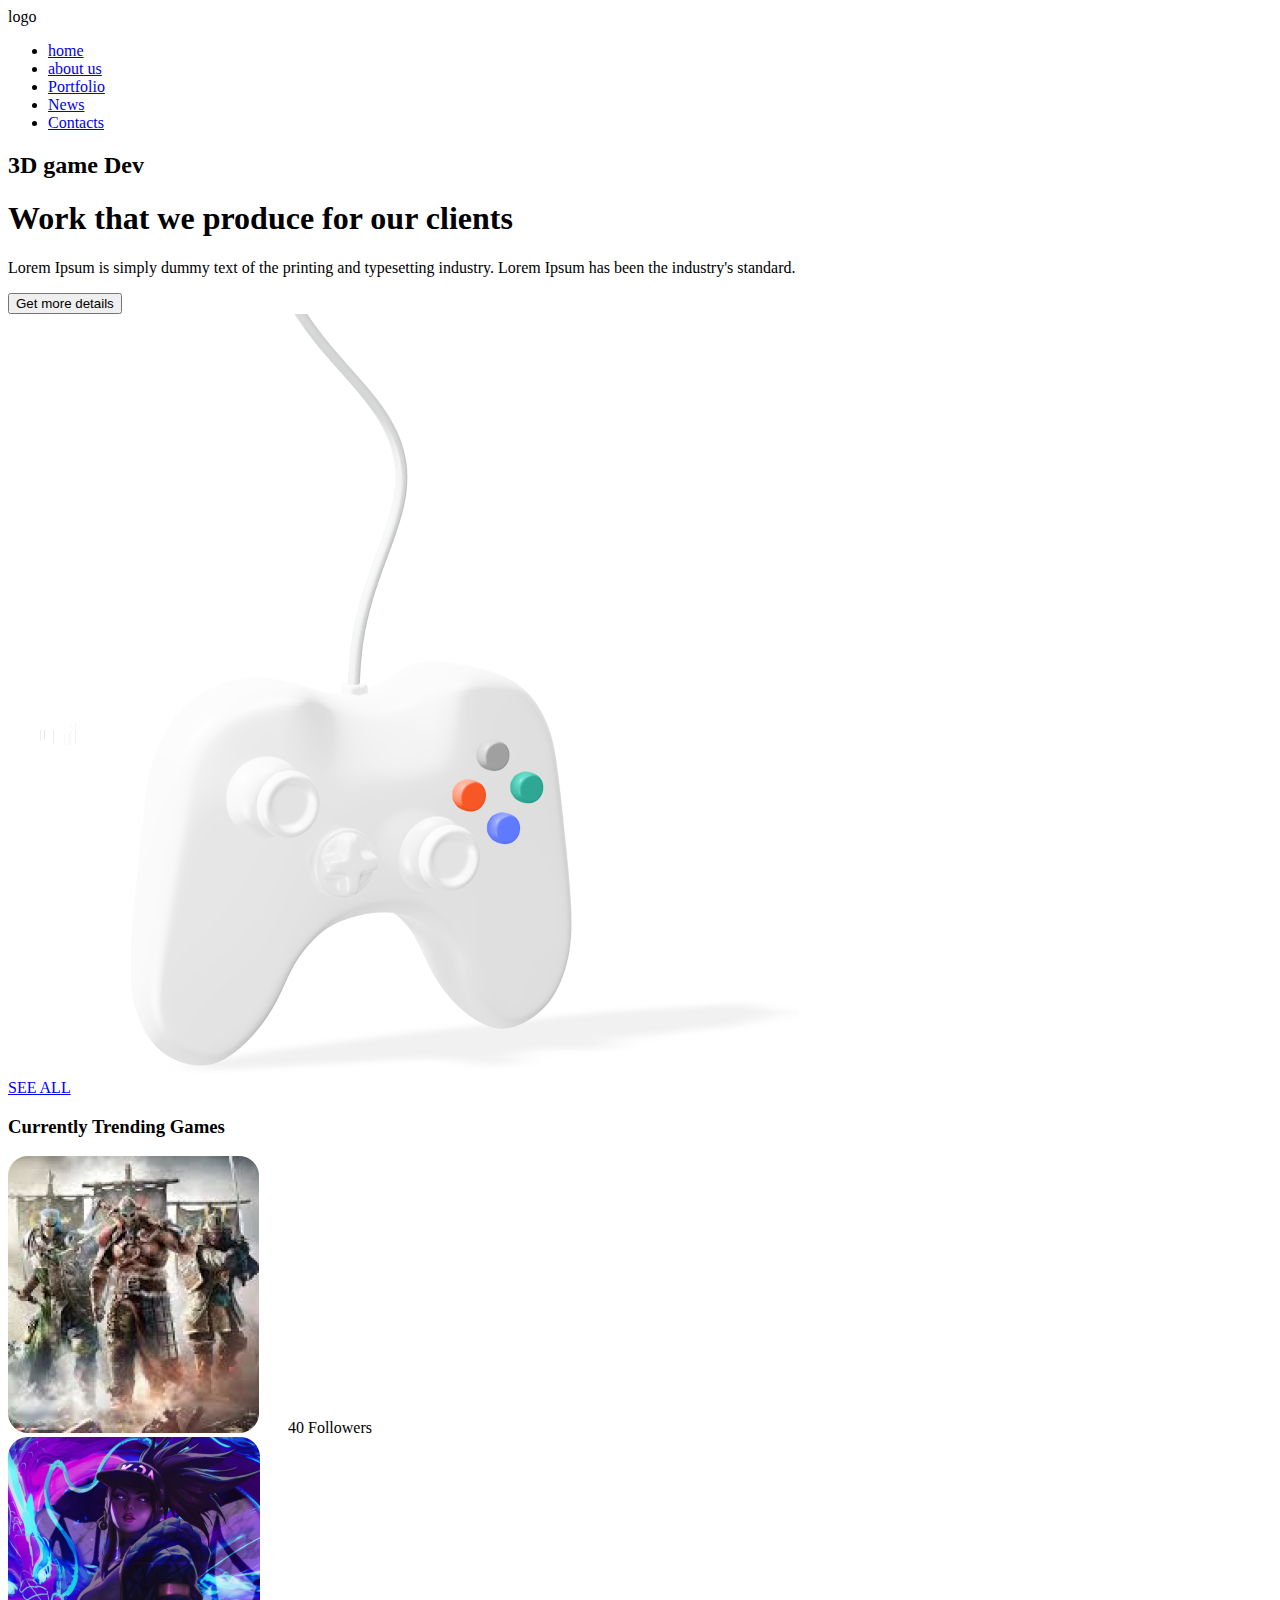
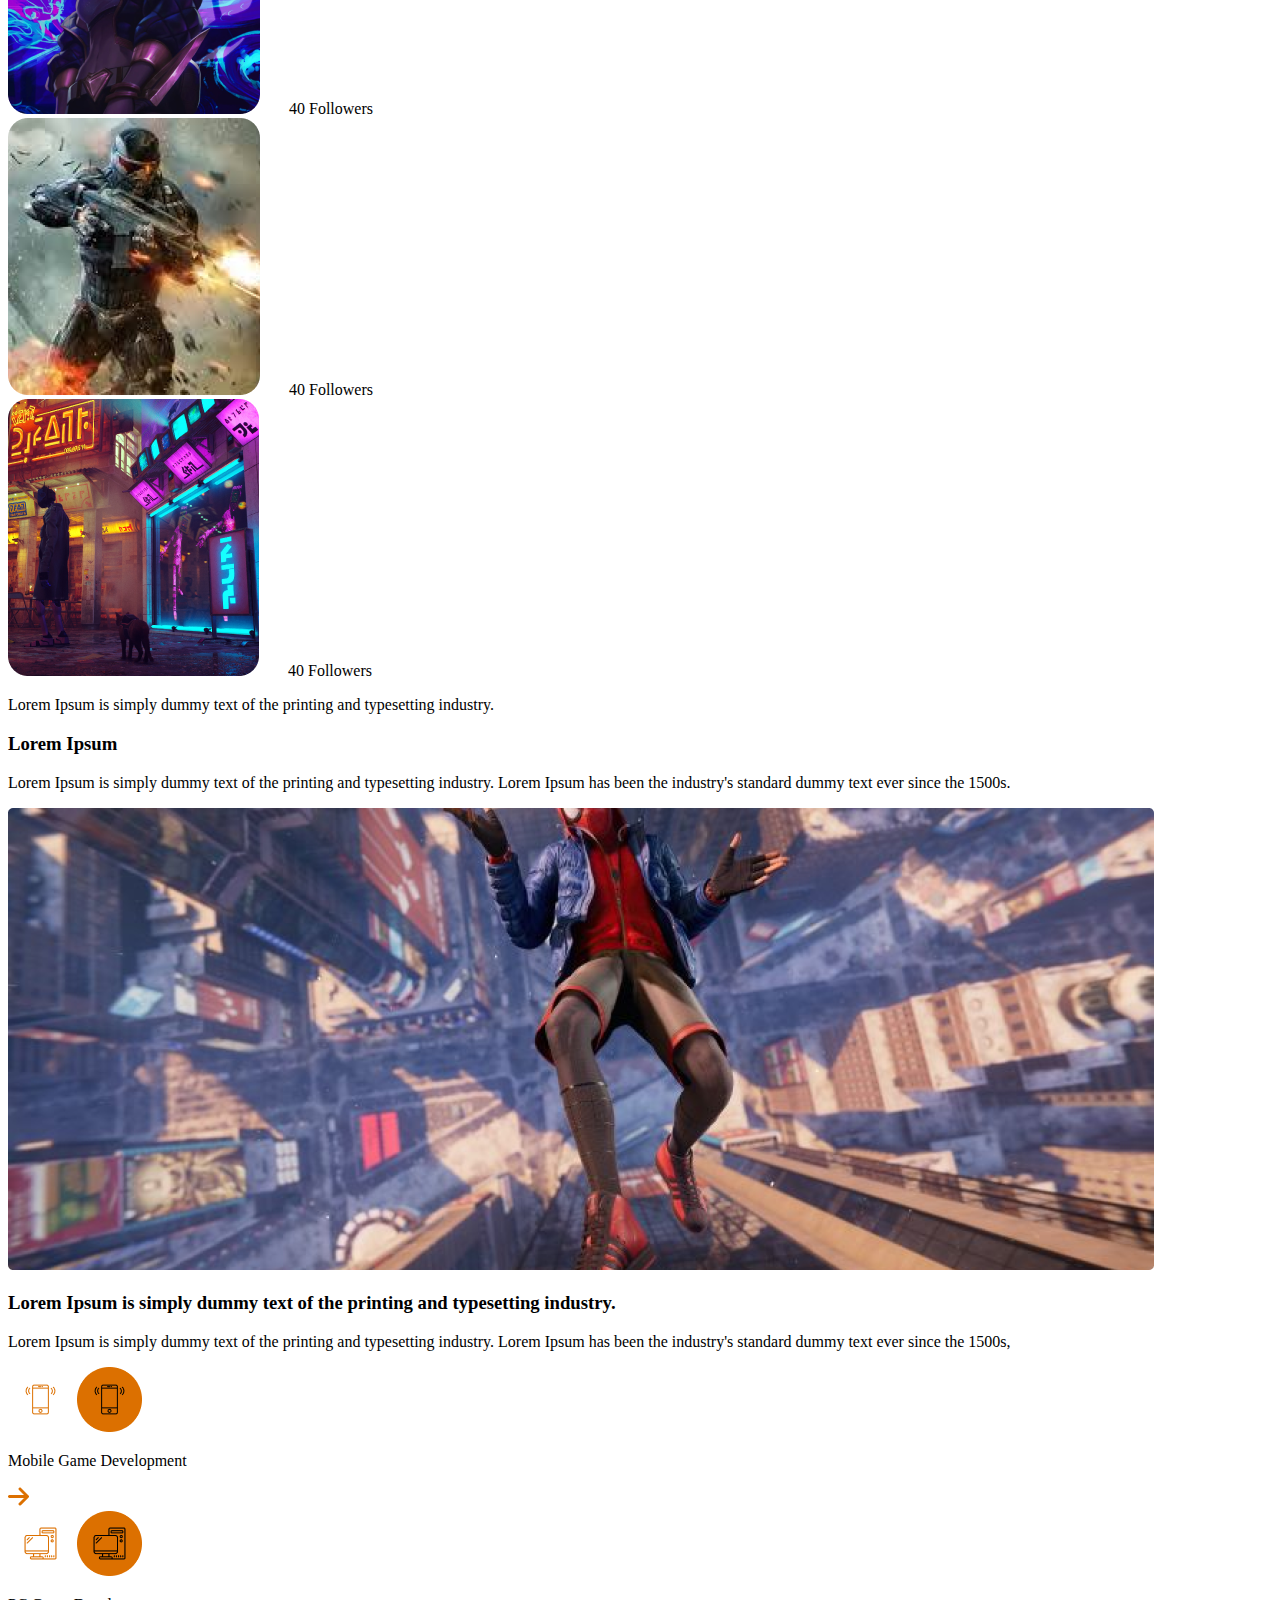
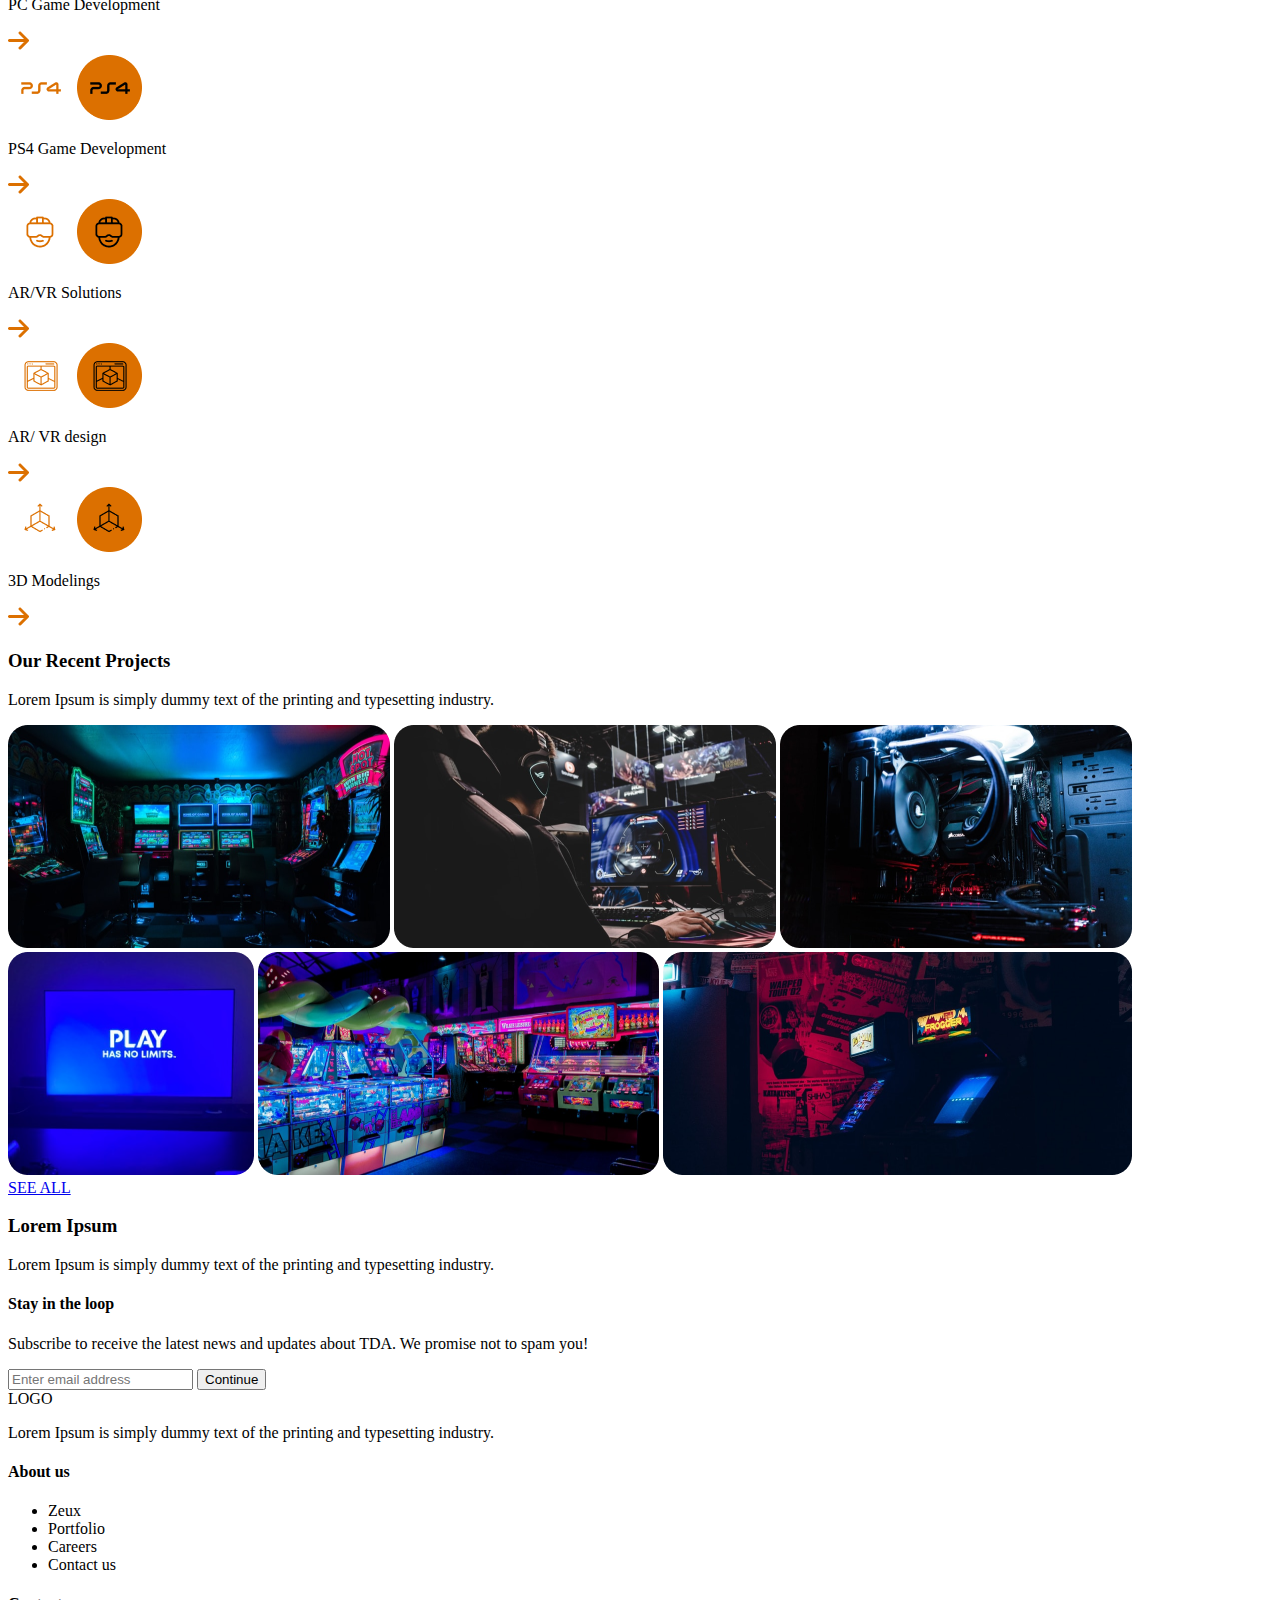
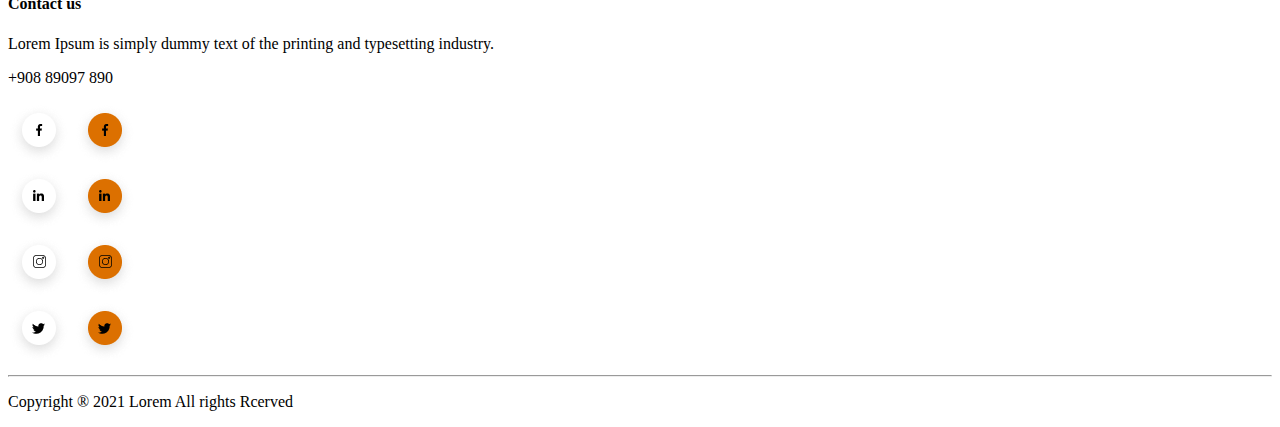
==== index.html @ 8ee829e8 "Add files via upload" ====
<!DOCTYPE html>
<html lang="en">
<head>
    <meta charset="UTF-8">
    <meta name="viewport" content="width=device-width, initial-scale=1.0">
    <title>Games website</title>
    <link rel="stylesheet" href="/css/main.css">
</head>
<body>
    <div class="wrapper">
        <header class="container">
            <span class="logo">logo</span>
            <nav>
                <ul>
                    <li class="active"><a href="#">home</a></li>
                    <li><a href="#">about us</a></li>
                    <li><a href="#">Portfolio</a></li>
                    <li><a href="#">News</a></li>
                    <li class="btn"><a href="#">Contacts</a></li>
                </ul>
            </nav>
        </header>
        <div class="hero container">
            <div class="hero--info">
                <h2>
                    3D game Dev 
                </h2>
                <h1>
                    Work that we produce for our clients
                </h1>
                <p>
                Lorem Ipsum is simply dummy text of the printing and typesetting industry. Lorem Ipsum has been the industry's standard.
                </p>
                <button class="btn">Get more details</button>
            </div>
            <img src="img/joystick.png" alt="">
        </div>
        <div class="container trend">
            <a href="#" class="see-all">SEE ALL</a>
            <h3>Currently Trending Games</h3>
            <div class="games">
                <div class="block">
                    <img src="img/game1.png" alt="">
                    <span><img src="img/fire.png" alt="">40 Followers</span>
                </div>
                <div class="block">
                    <img src="img/game2.png" alt="">
                    <span><img src="img/fire.png" alt="">40 Followers</span>
                </div>
                <div class="block">
                    <img src="img/game3.png" alt="">
                    <span><img src="img/fire.png" alt="">40 Followers</span>
                </div>
                <div class="block">
                    <img src="img/game4.png" alt="">
                    <span><img src="img/fire.png" alt="">40 Followers</span>
                </div>
            </div>
        </div>
        <div class="container big-text">
            <p>
                Lorem Ipsum is simply dummy text of the printing and typesetting industry.
            </p>
        </div>
        <div class="container banner">
            <h3>Lorem Ipsum</h3>
            <p>
                Lorem Ipsum is simply dummy text of the printing and typesetting industry. Lorem Ipsum has been the industry's standard dummy text ever since the 1500s.
            </p>
            <img src="img/spider.png" alt="">
        </div>
    </div>
    <div class="features">
        <div class="container">
            <h3>Lorem Ipsum is simply dummy text of the printing and typesetting industry.</h3>
            <p>
                Lorem Ipsum is simply dummy text of the printing and typesetting industry. Lorem Ipsum has been the industry's standard dummy text ever since the 1500s,
            </p>
            <div class="info">
                <div class="block">
                    <img src="img/phone.png" class="white-icon">
                    <img src="img/phone1.png" class="orange-icon">
                    <p>Mobile Game Development</p>
                    <img src="img/arrow.png" alt="">
                </div>
                <div class="block">
                    <img src="img/pc.png" class="white-icon">
                    <img src="img/pc2.png" class="orange-icon">
                    <p>PC Game Development</p>
                    <img src="img/arrow.png" alt="">
                </div>
                <div class="block">
                    <img src="img/ps4.png" class="white-icon">
                    <img src="img/ps44.png" class="orange-icon">
                    <p>PS4 Game Development</p>
                    <img src="img/arrow.png" alt="">
                </div>
                <div class="block">
                    <img src="img/vr.png" class="white-icon">
                    <img src="img/vr1.png" class="orange-icon">
                    <p>AR/VR Solutions</p>
                    <img src="img/arrow.png" alt="">
                </div>
                <div class="block">
                    <img src="img/ar-vr.png" class="white-icon">
                    <img src="img/ar-vr1.png" class="orange-icon">
                    <p>AR/ VR design</p>
                    <img src="img/arrow.png" alt="">
                </div>
                <div class="block">
                    <img src="img/3d-models.png" class="white-icon">
                    <img src="img/3d-models1.png" class="orange-icon">
                    <p>3D Modelings</p>
                    <img src="img/arrow.png" alt="">
                </div>
            </div>
        </div>
    </div>
    <div class="wrapper">
        <div class="container projects">
            <h3>Our Recent Projects</h3>
                <p>Lorem Ipsum is simply dummy text of the printing and typesetting industry.</p>
                <div class="images">
                    <img src="img/projects/pr1.png" class="pr1">
                    <img src="img/projects/pr2.png" class="pr2">
                    <img src="img/projects/pr3.png" class="pr3">
                </div>
                <div class="images">
                    <img src="img/projects/pr4.png" class="pr4">
                    <img src="img/projects/pr5.png" class="pr5">
                    <img src="img/projects/pr6.png" class="pr6">
                </div>
                <a href="#" class="see-all">SEE ALL</a>
            </div>
            <div class="container email">
                <h3>Lorem Ipsum</h3>
                <p>Lorem Ipsum is simply dummy text of the printing and typesetting industry.</p>
                <div class="block">
                    <div>
                        <h4>
                            Stay in the loop
                        </h4>
                        <p>Subscribe to receive the latest news and updates about TDA.
                            We promise not to spam you! </p>
                    </div>
                    <div>
                        <input type="email" id="EmailField" placeholder="Enter email address">
                        <button onclick="checkEmail()">Continue</button>
                    </div>
                </div>
        </div>
    </div>
    <footer>
        <div class="blocks container">
            <div>
                <span class="logo">LOGO</span>
                <p>
                    Lorem Ipsum is simply dummy text of the printing and typesetting industry. 
                </p>
            </div>
            <div>
                <h4>About us</h4>
                <ul>
                    <li>Zeux</li>
                    <li>Portfolio</li>
                    <li>Careers</li>
                    <li>Contact us</li>
                </ul>
            </div>
            <div>
                <h4>Contact us</h4>
                <p>Lorem Ipsum is simply dummy text of the printing and typesetting industry.</p>
                <p>+908 89097 890</p>
            </div>
            <div class="info">
                <div class="block">
                    <img src="img/end/f.png" class="white-icon">
                    <img src="img/end/f1.png" class="orange-icon">
                </div>
                <div class="block">
                    <img src="img/end/in.png" class="white-icon">
                    <img src="img/end/in1.png" class="orange-icon">
                </div>
                <div class="block">
                    <img src="img/end/insta.png" class="white-icon">
                    <img src="img/end/insta1.png" class="orange-icon">
                </div>
                <div class="block">
                    <img src="img/end/twitter.png" class="white-icon">
                    <img src="img/end/twitter1.png" class="orange-icon">
                </div>
            </div>
        </div>
        <hr>
        <p>Copyright ® 2021 Lorem All rights Rcerved</p>
    </footer>
    <script>
        function checkEmail() {
            let email = document.querySelector("#EmailField").value;
            if(!email.includes('@')) alert('Нет символа @');
            else if(!email.includes('.')) alert("Нет символа .");
            else alert("Все отлично!");
        }
    </script>
</body>
</html>
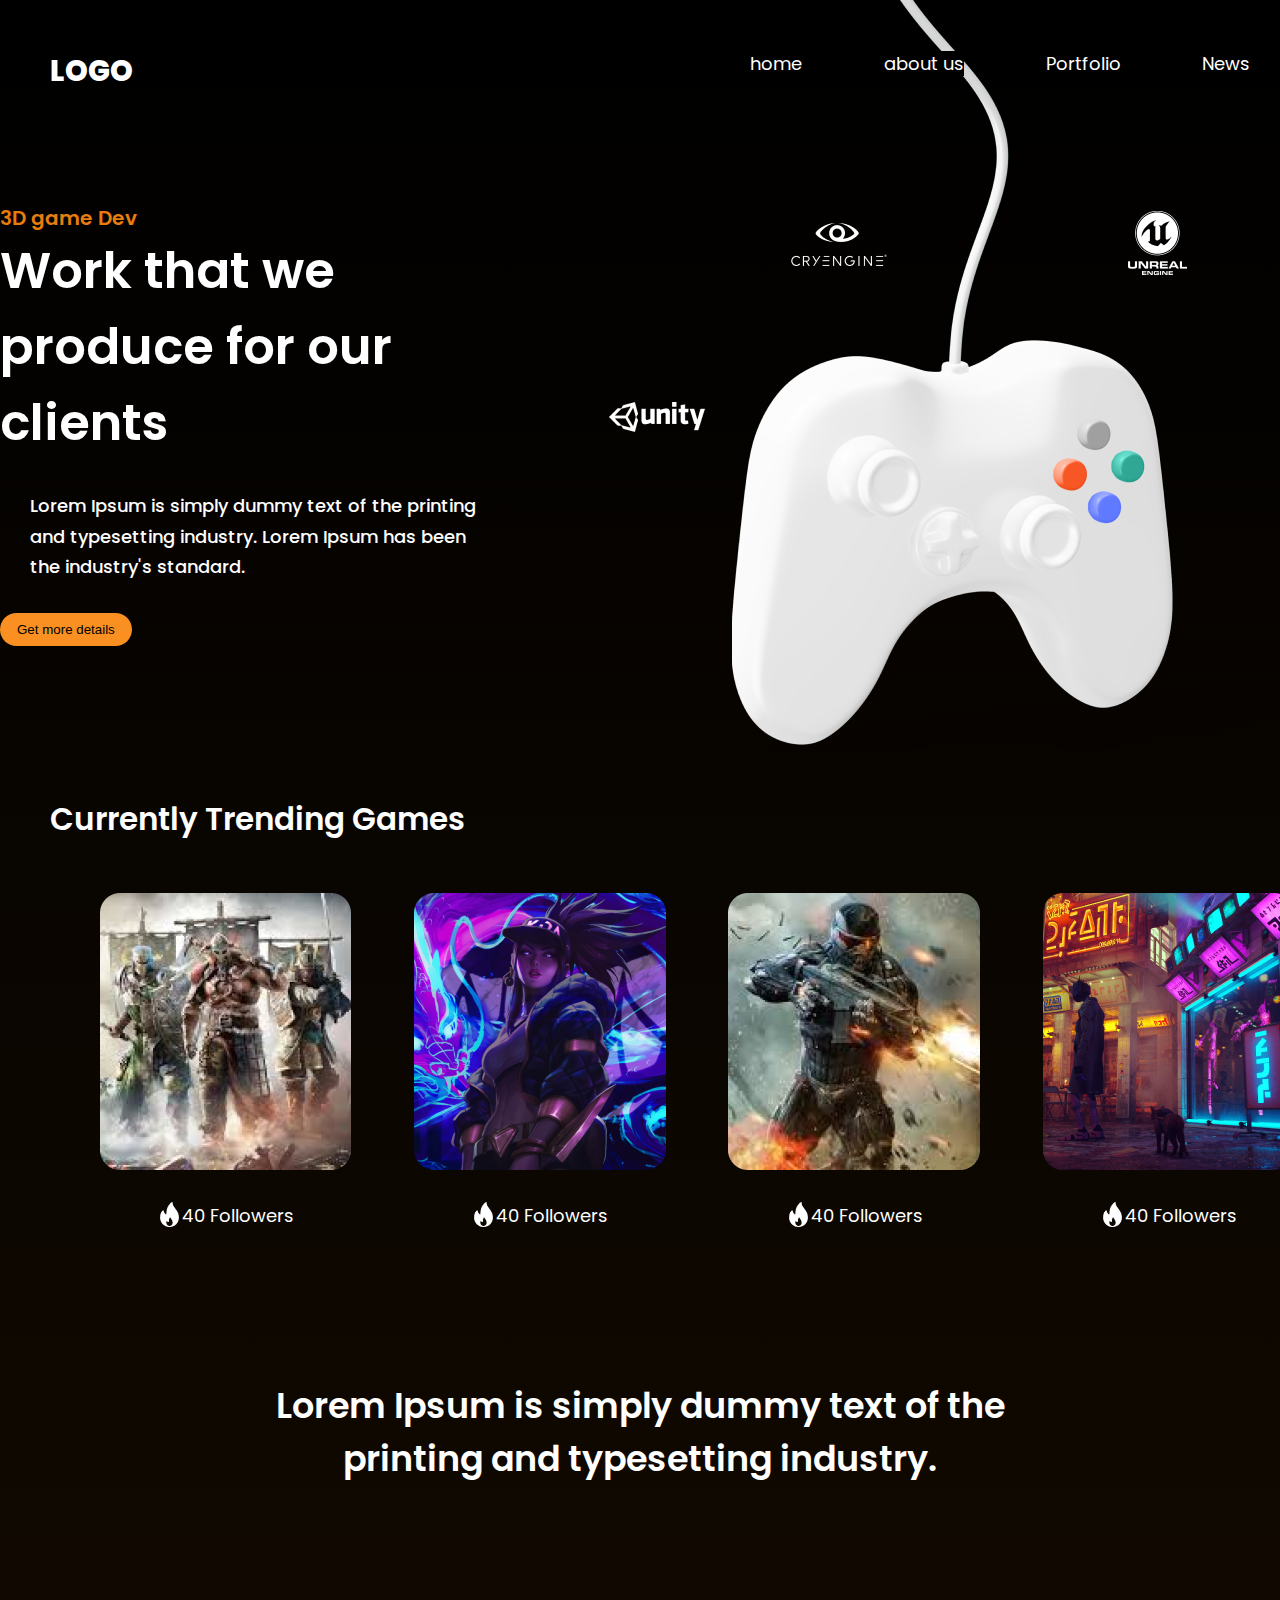
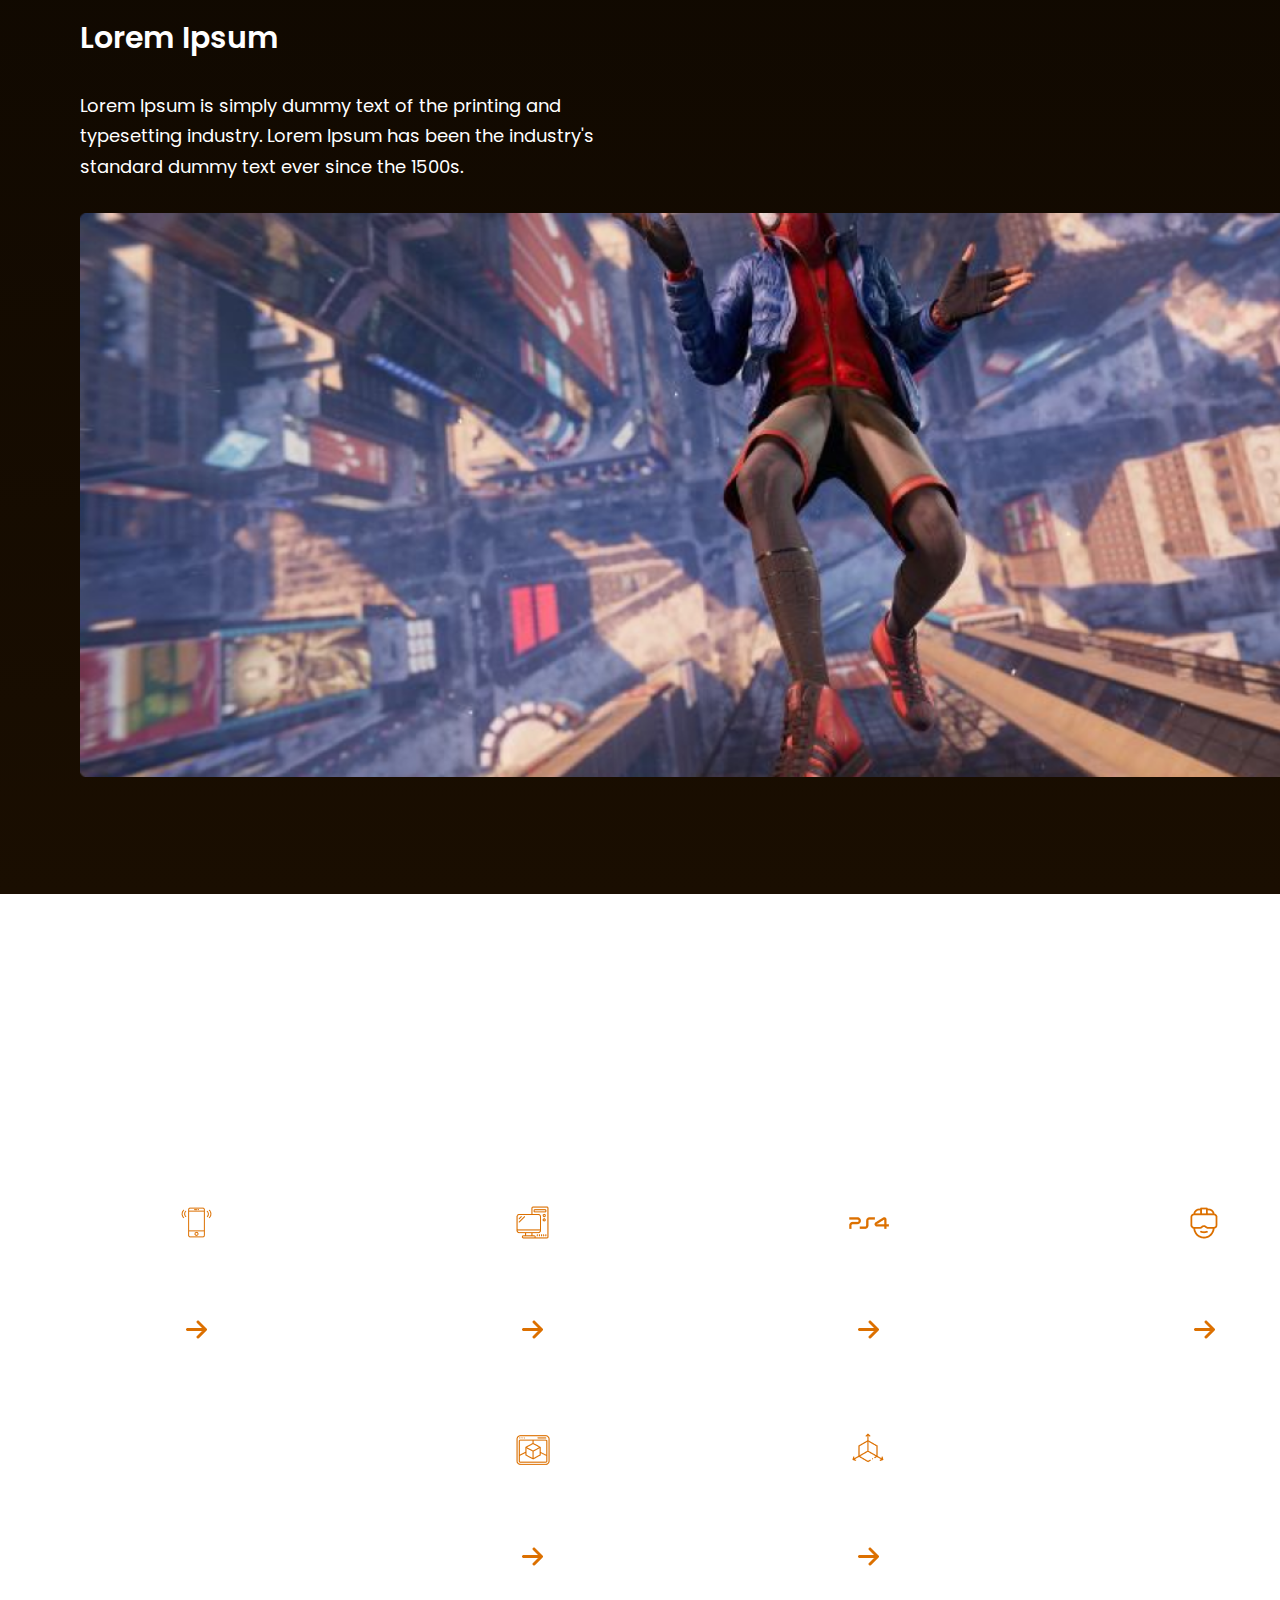
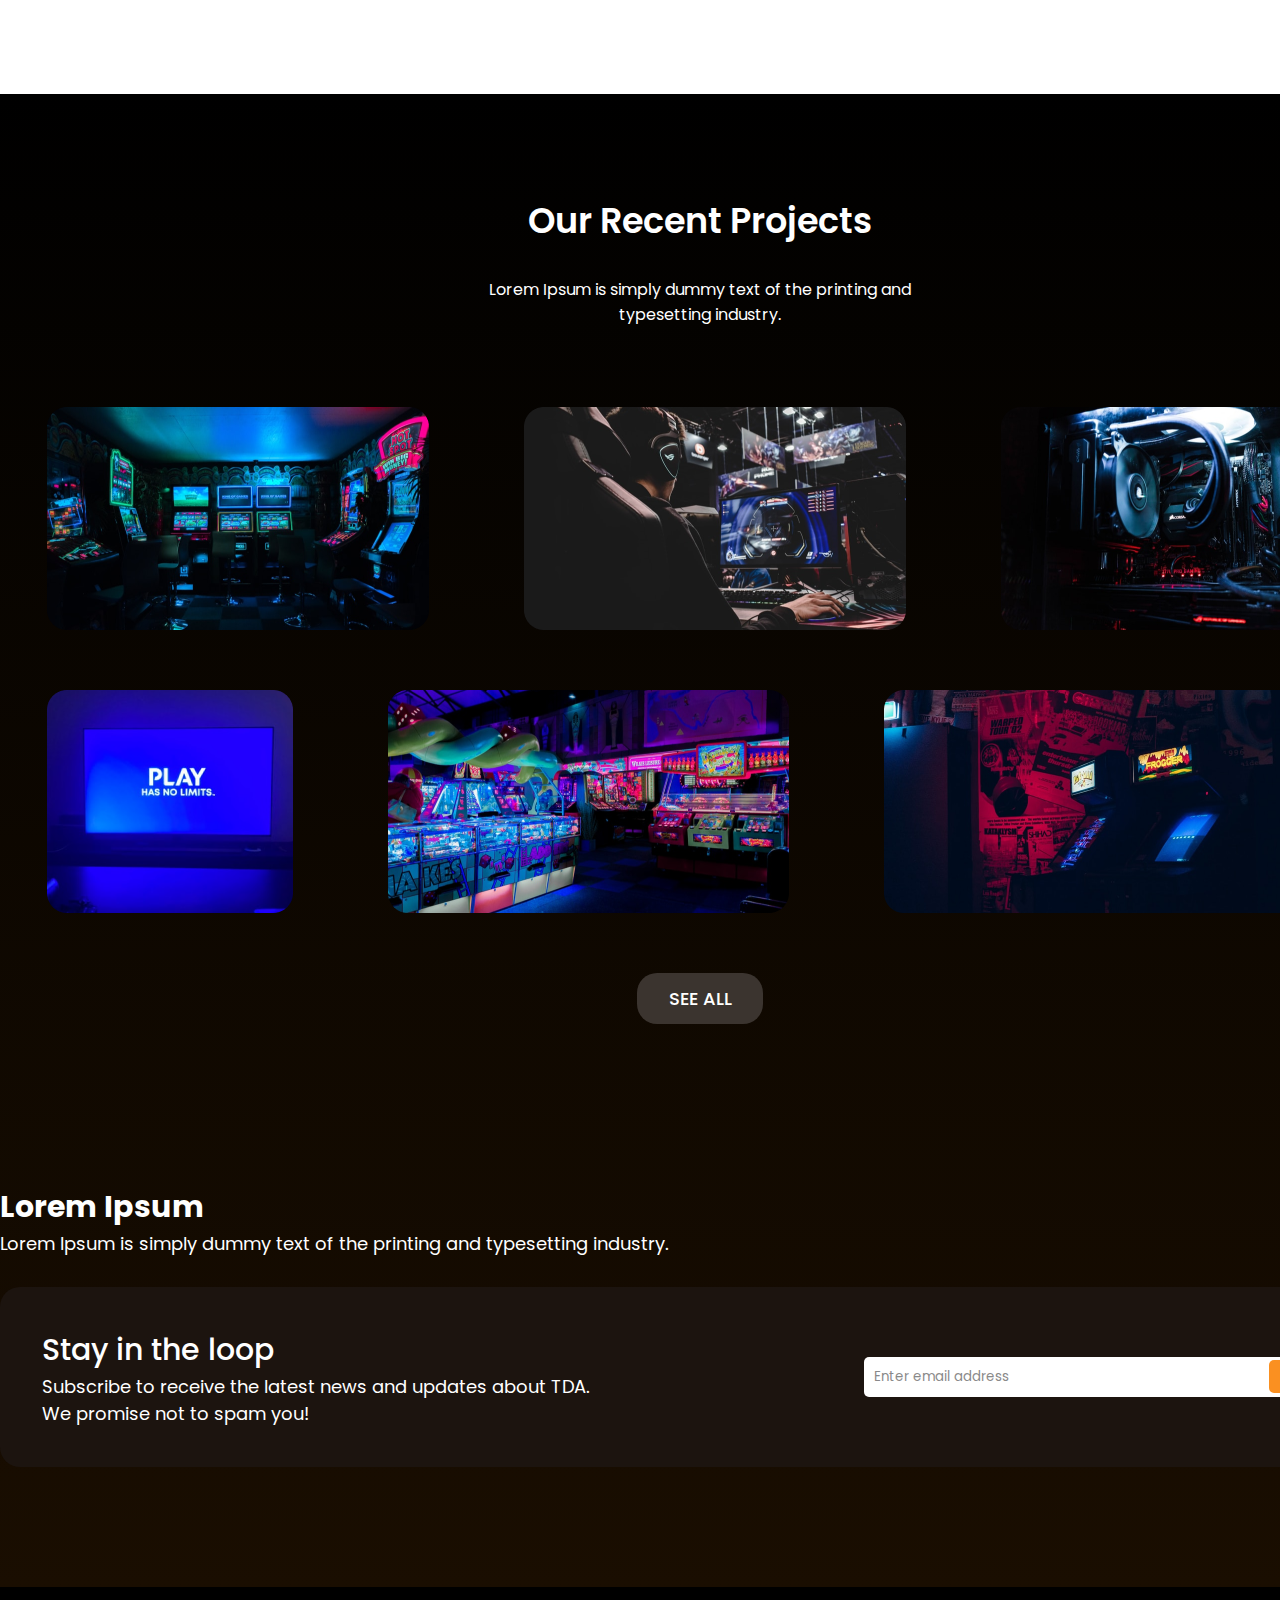
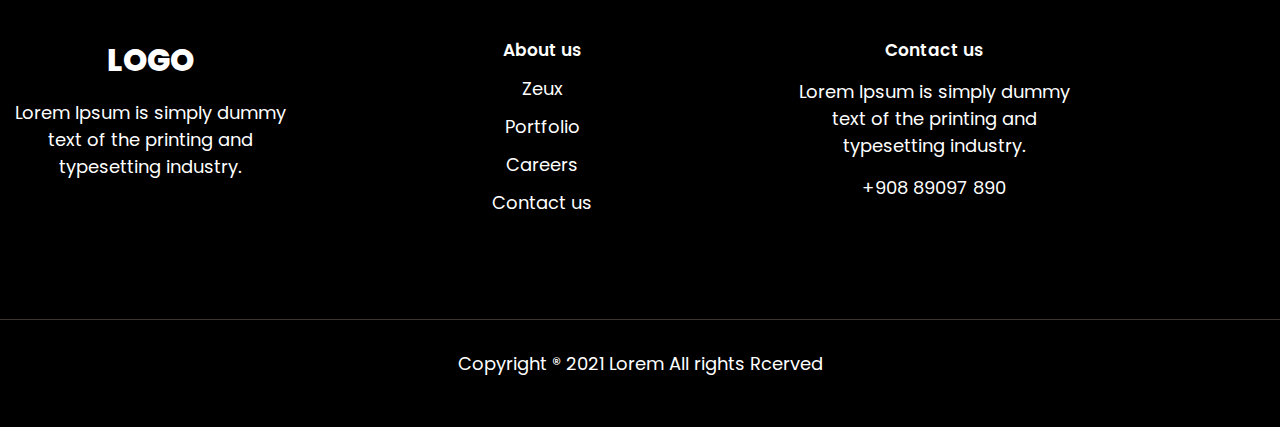
==== commit ee378c9d: "Update index.html" ====
--- a/index.html
+++ b/index.html
@@ -4,7 +4,7 @@
     <meta charset="UTF-8">
     <meta name="viewport" content="width=device-width, initial-scale=1.0">
     <title>Games website</title>
-    <link rel="stylesheet" href="/css/main.css">
+    <link rel="stylesheet" href="main.css">
 </head>
 <body>
     <div class="wrapper">
@@ -203,4 +203,4 @@
         }
     </script>
 </body>
-</html>+</html>
--- a/main.css
+++ b/main.css
@@ -0,0 +1,459 @@
+  @import url('https://fonts.googleapis.com/css2?family=Poppins:wght@400;500;700;800&display=swap');
+* {
+    margin: 0;
+    padding: 0;
+}
+body {
+    font-family: 'poppins', sans-serif;
+    font-weight: 400;
+    color: white;
+    font-size: 18px;
+}
+a {
+    text-decoration: none;
+}
+img {
+    max-width: 100%;
+}
+.wrapper{
+    background: linear-gradient(180deg, rgba(0,0,0,1) 0%, rgba(26,14,1,1) 100%);
+    width: 100%;
+}
+.container{
+    width: 1400px;
+    margin: 0 auto;
+}
+header{
+    padding: 50px;
+}
+header .logo {
+    text-transform: uppercase;
+    font-size: 29px;
+    font-weight: 800;
+}
+header nav {
+    float: right;
+    width: 50%;
+}
+header nav ul {
+    list-style: none;
+    display: flex;
+    justify-content: space-between;
+    z-index: 2;
+    position: relative;
+}
+header nav ul li {
+    display: inline-block;
+}
+header nav ul li a {
+    color: white;
+    background: black;
+    transition: all 500ms ease;
+}
+header nav ul li:not(.active):not(.btn) a:hover {
+    background: #FA9021;
+    padding: 5px 14px;
+    border-radius: 5px; 
+    transform: scale(1.1);
+}
+header nav ul li.btn a {
+    background: #FA9021;
+    padding: 9px 17px;
+    border-radius: 5px; 
+    transition: all 500ms ease;
+}
+header nav ul li.btn a:hover{
+    background: #934e05;
+}
+header nav ul li.active a:hover{
+    background: #934e05;
+    padding: 9px 17px;
+    border-radius: 5px; 
+    transition: all 500ms ease;
+}
+.hero{
+    padding-bottom: 100px;
+    position: relative;
+    z-index: 1;
+}
+.hero--info{
+    width: 530px;
+    padding-top: 60px;
+}
+.hero--info h2 {
+    color: #E87D0E;
+    font-size: 20px;
+    font-weight: 600;
+}
+.hero--info h1 {
+    font-size: 50px;
+    font-weight: 600;
+}
+.hero--info p {
+    font-weight: 500;
+    line-height: 170%;
+    margin: 30px;
+}
+.hero--info .btn {
+    background: #FA9021;
+    padding: 9px 17px;
+    border-radius: 20px;
+    border: 0;
+    transition: all 500ms ease;
+}
+.hero--info .btn:hover{
+    font-size: 16px;
+    color: white;
+    background: #934e05;
+    transform: scale(1.1);
+}
+.hero img{
+    position: absolute;
+    top: -150px;
+    right: 0;
+}
+
+
+
+
+
+ .trend {
+    padding: 50px;
+}
+.trend h3 {
+    font-weight: 600;
+    font-size: 31px;
+}
+.trend .see-all {
+    color: white;
+    background: #25211D;
+    border-radius: 20px;
+    padding: 12px 23px;
+    display: block;
+    float: right;
+    transition: 500ms ease;
+}
+.trend .see-all:hover{
+    background: #934e05;
+    transform: scale(1.1);
+}
+.trend .games {
+    display: flex;
+    justify-content: space-between;
+    padding: 50px;
+}
+.trend .games span {
+    display: block;
+    text-align: center;
+    margin-top: 20px;
+}
+.trend .games span img {
+    position: relative;
+    top: 5px;
+}
+.trend .games img {
+    transition: all 500ms ease;
+}
+.trend .games img:hover {
+    transform: scale(1.05);
+}
+.big-text {
+    padding: 50px;
+    font-size: 35px;
+    font-weight: 600;
+    text-align: center;
+    width: 800px;
+}
+.banner {
+    padding: 80px;
+}
+.banner h3 {
+    font-size: 30px;
+    font-weight: 600;
+    margin-bottom: 30px;
+}
+.banner p {
+    line-height: 170%;
+    text-align: left;
+    width: 540px;
+}
+.banner img {
+    width: 100%;
+    margin-top: 30px;
+    margin-bottom: 30px;
+}
+
+
+
+
+
+
+.features {
+    background: url("/img/bg.png") no-repeat center center fixed;
+    background-size: cover;
+    padding: 80px 0;
+}
+.features h3,
+.features p {
+    margin-bottom: 20px;
+    text-align: center;
+    max-width: 800px;
+    margin-left: auto;
+    margin-right: auto;
+}
+.features h3 {
+    font-size: 30px;
+}
+.features .info {
+    display: flex;
+    justify-content: center;
+    flex-wrap: wrap;
+}
+.features .info .block {
+    text-align: center;
+    width: 20%;
+    margin: 30px 2%;
+}
+.features .info .block img {
+    display: inline-block;
+    position: relative;
+    margin-bottom: 10px;
+    transition: all 500ms ease;
+}
+.features .info .block .white-icon{
+    left:35px;
+}
+.features .info .block .orange-icon{
+    left: -35px;
+    opacity: 0;
+}
+.features .info .block .orange-icon:hover {
+    opacity: 1;
+}
+.features .info .block img:hover {
+    transform: scale(1.1);
+}
+
+
+
+
+
+
+
+.projects {
+    padding: 100px 0;
+}
+.projects h3 {
+    font-size: 35px;
+    font-weight: 600;
+    text-align: center;
+    margin-bottom: 30px;
+}
+.projects p {
+    font-size: 16px;
+    text-align: center;
+    margin-bottom: 80px;
+    width: 490px;
+    margin-left: auto;
+    margin-right: auto;
+}
+.projects .images {
+    transition: all 500ms ease;
+    display: flex;
+    justify-content: space-around;
+    margin-bottom: 60px;
+}
+.projects .images .pr1:hover {
+    transform: scale(1.2);
+}
+.projects .images .pr2:hover {
+    transform: scale(1.2);
+}
+.projects .images .pr3:hover {
+    transform: scale(1.2);
+}
+.projects .images .pr4:hover {
+    transform: scale(1.2);
+}
+.projects .images .pr5:hover {
+    transform: scale(1.2);
+}
+.projects .images .pr6:hover {
+    transform: scale(1.2);
+}
+.projects .images .pr1 {
+    transition: all 500ms ease;
+}
+.projects .images .pr2 {
+    transition: all 500ms ease;
+}
+.projects .images .pr3 {
+    transition: all 500ms ease;
+}
+.projects .images .pr4 {
+    transition: all 500ms ease;
+}
+.projects .images .pr5 {
+    transition: all 500ms ease;
+}
+.projects .images .pr6 {
+    transition: all 500ms ease;
+}
+.projects .see-all {
+    font-size: 18px;
+    font-weight: 500;
+    color: white;
+    background: #3b342f;
+    border-radius: 20px;
+    padding: 12px 23px;
+    transition: 500ms ease;
+    width: 80px;
+    margin: 0 auto;
+    text-align: center;
+    display: block;
+}
+.projects .see-all:hover {
+    background: black;
+    transform: scale(1.1);
+}
+.email {
+    padding-bottom: 120px;
+}
+.email h3 {
+    margin-top: 60px;
+    font-size: 30px;
+}
+.email .block {
+    background: #1C140F;
+    margin-top:30px;
+    border-radius: 20px;
+    padding: 40px 3%;
+    width: 94%;
+    display: flex;
+    justify-content: space-between;
+    align-items: center;
+}
+.email .block h4 {
+    font-size: 30px;
+    font-weight: 500;
+}
+.email .block p {
+    width: 550px;
+}
+.email .block input {
+    background: white;
+    outline: none;
+    border: 0;
+    border-radius: 5px;
+    width: 380px;
+    font-family: 'poppins', sans-serif;
+    font-weight: 400;
+    padding: 10px 10px;
+    color: black;
+    position: relative;
+    right: -100px;
+    z-index: 1;
+    padding-right: 110px;
+}
+.email .block input::placeholder {
+    color: #898989;
+}
+.email .block button {
+    background: #FA9021;
+    padding: 9px 18px;
+    border-radius: 5px; 
+    transition: all 500ms ease;
+    border:0;
+    color:white;
+    position: relative;
+    z-index: 2;
+}
+.email .block button:hover {
+    background: #934e05;
+    cursor: pointer;
+} 
+
+
+
+footer .block img {
+    display: inline-block;
+    position: relative;
+    margin-bottom: 1px;
+    transition: all 500ms ease;
+}
+footer .block img:hover {
+    cursor: pointer;
+}
+footer .info .block{
+    display: flex;
+    justify-content: right;
+    flex-wrap: nowrap;
+}
+footer .info .block .white-icon{
+    left:35px;
+}
+footer .info .block .orange-icon{
+    left: -27px;
+    bottom: -1px;
+    opacity: 0;
+}
+footer .info .block .orange-icon:hover {
+    opacity: 1;
+}
+footer .info .block img:hover {
+    transform: scale(1.2);
+}
+footer {
+    background: black;
+    padding: 50px 0;
+}
+footer .blocks {
+    display: flex;
+    justify-content: space-between;
+    text-align: center;
+    margin-left: auto;
+    margin-right: auto;
+}
+footer .blocks .logo {
+    text-transform: uppercase;
+    font-size: 31px;
+    font-weight: 800;
+}
+footer .blocks p {
+    width: 300px;
+    margin: 15px 0;
+}
+footer .blocks h4 {
+    font-weight: 600;
+    font-size: 17px;
+}
+footer .blocks ul {
+    list-style: none;
+    text-align: center;
+    margin-top: 10px;
+    margin-bottom: 10px;
+}
+footer .blocks ul li {
+    margin-top: 7px;
+    border: 0;
+    display: block;
+    background: none;
+    border-top: 2px #934e0500 solid;
+    border-bottom: 2px #934e0500 solid;
+    transition: all 500ms ease;
+}
+footer .blocks ul li:hover {
+    border-top: 2px #934e05 solid;
+    border-bottom: 2px #934e05 solid;
+    transform: scale(1.01);
+    cursor: pointer;
+}
+footer hr{
+    margin: 30px 0;
+    border: 0;
+    height: 0.6px;
+    background: #3b342f;
+}
+footer p {
+    text-align: center;
+}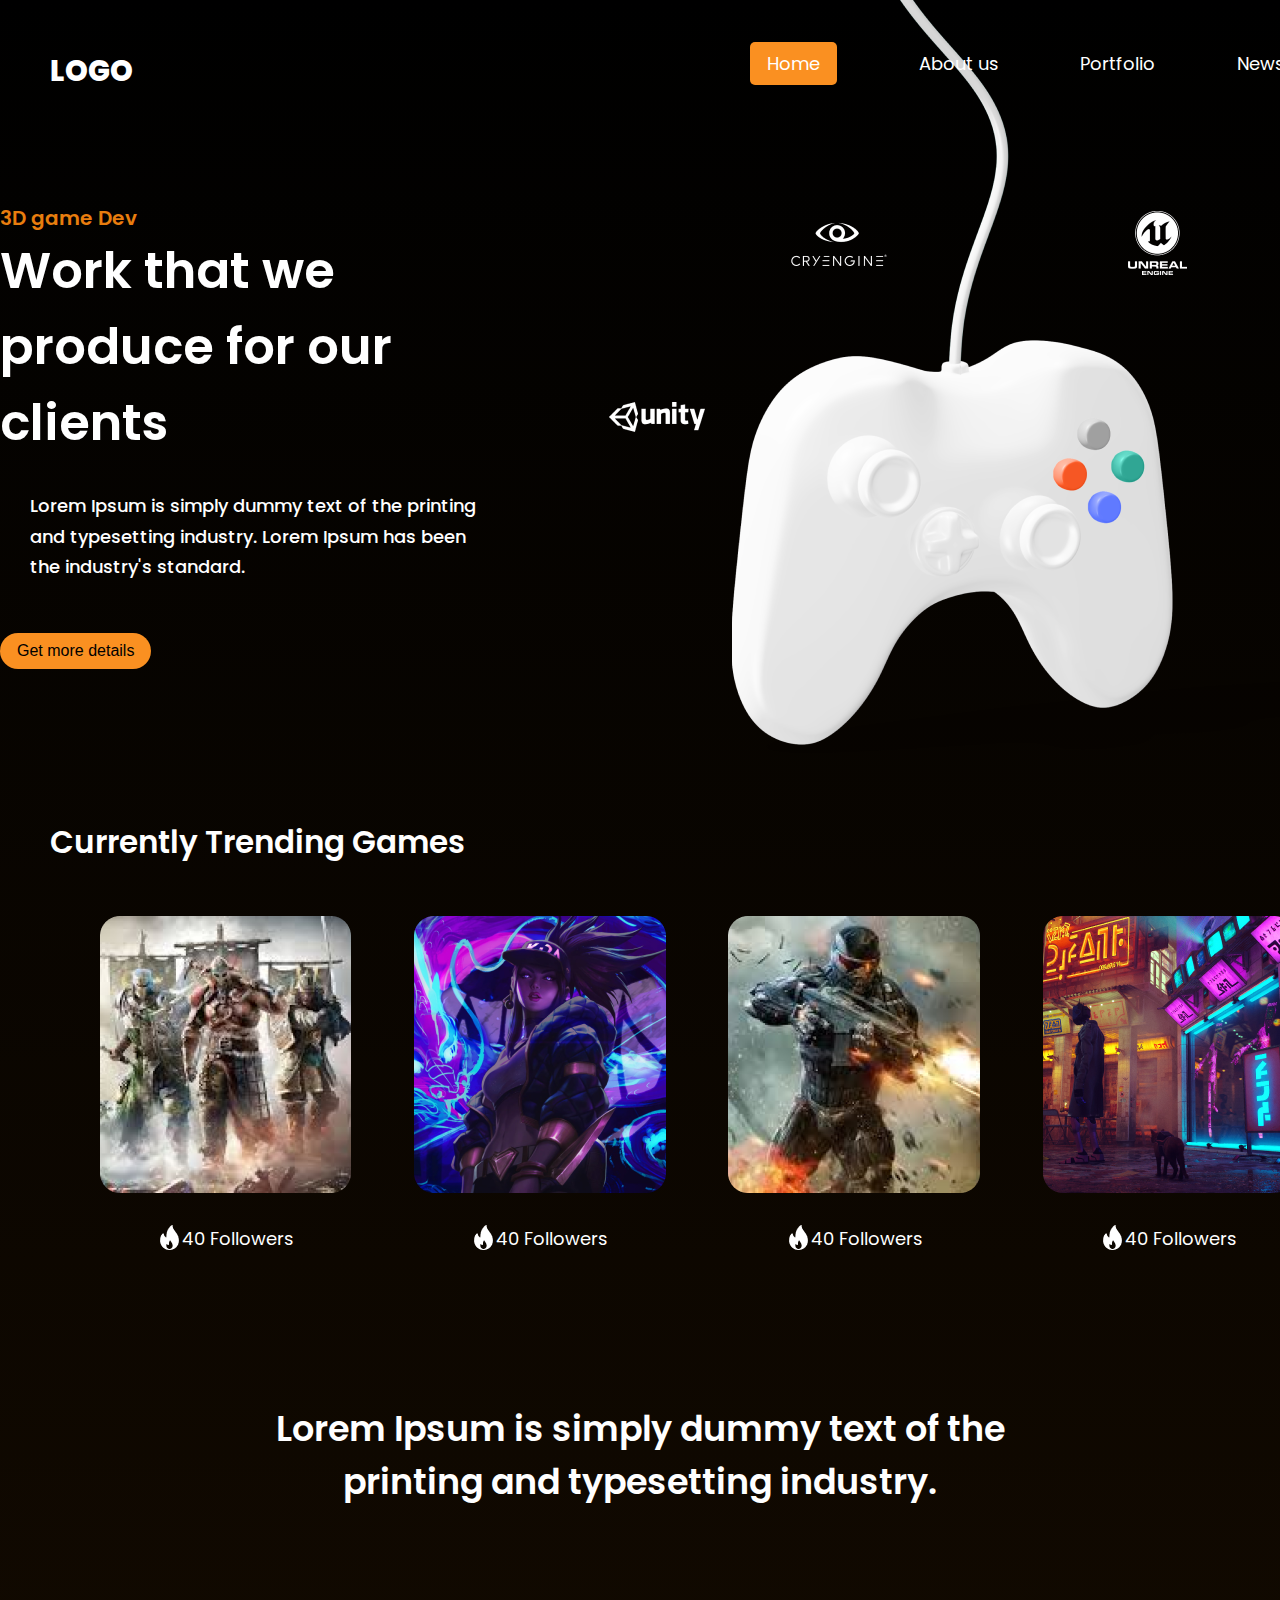
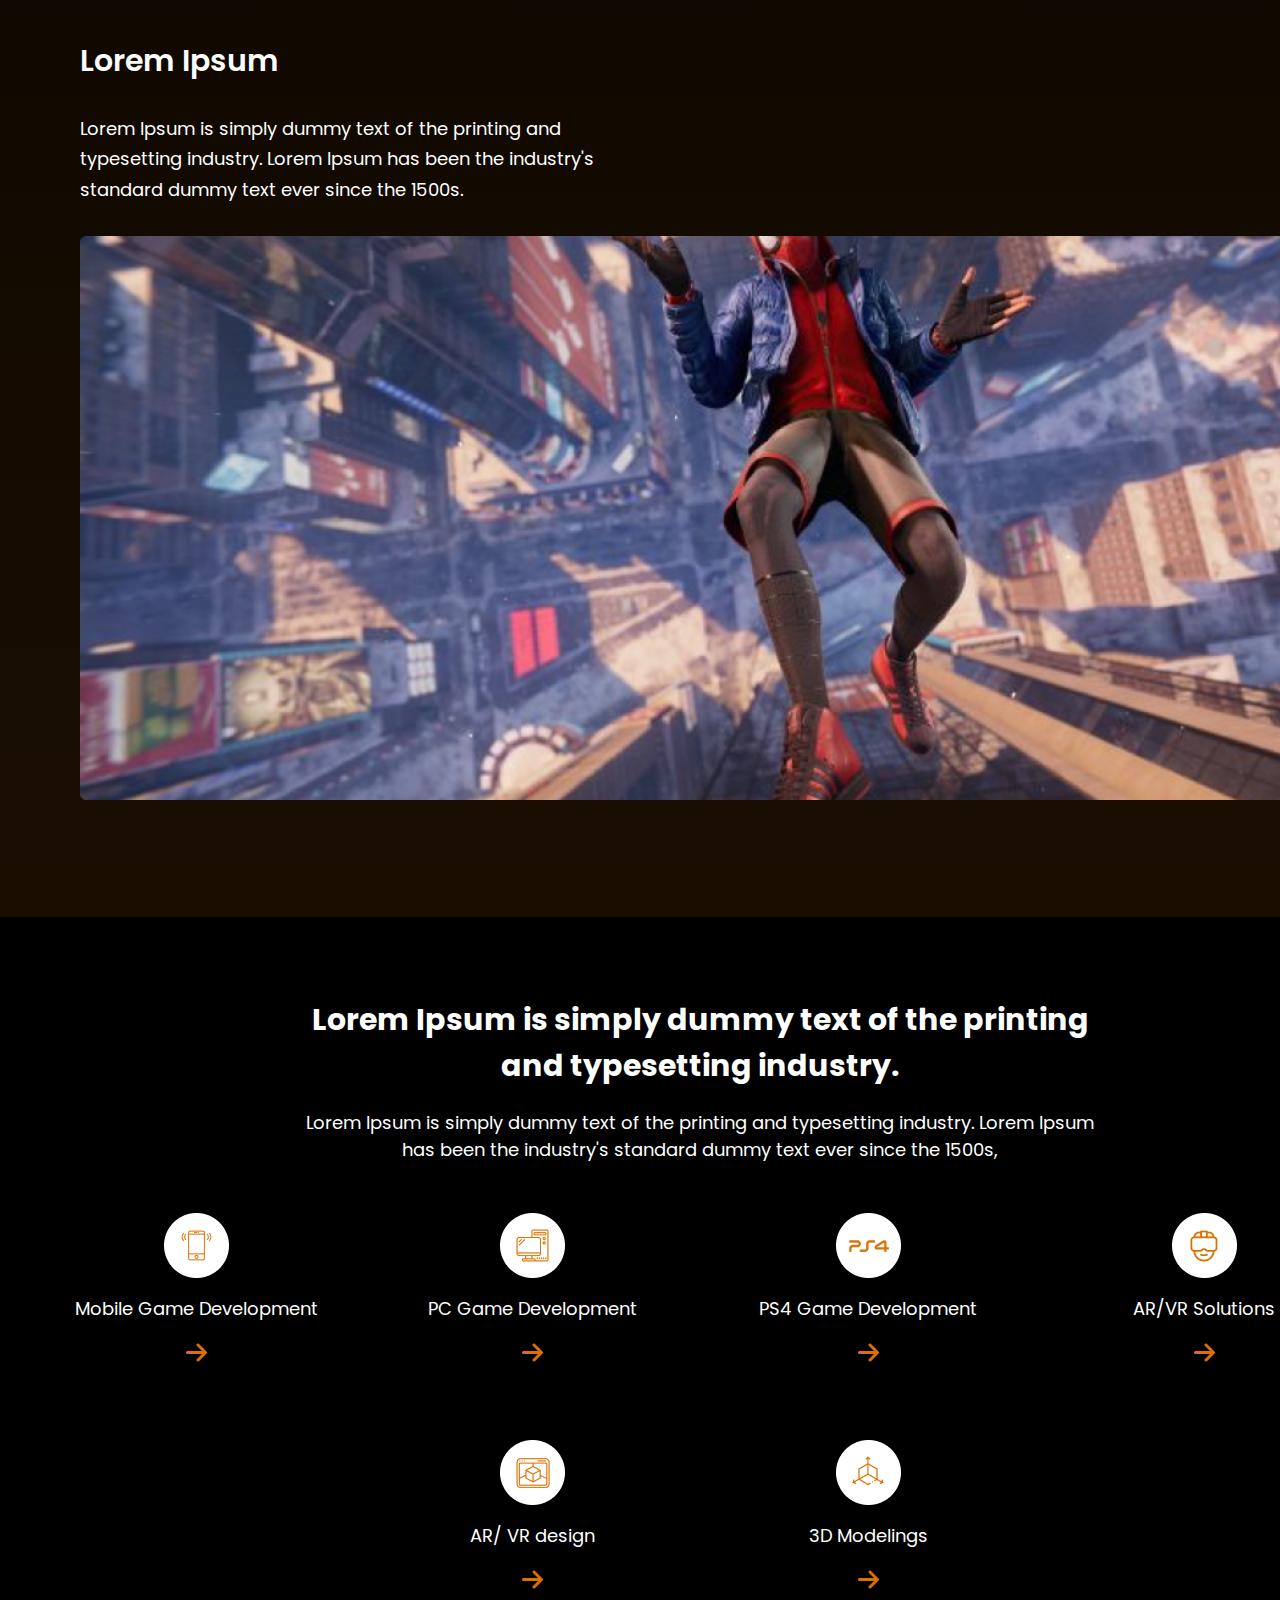
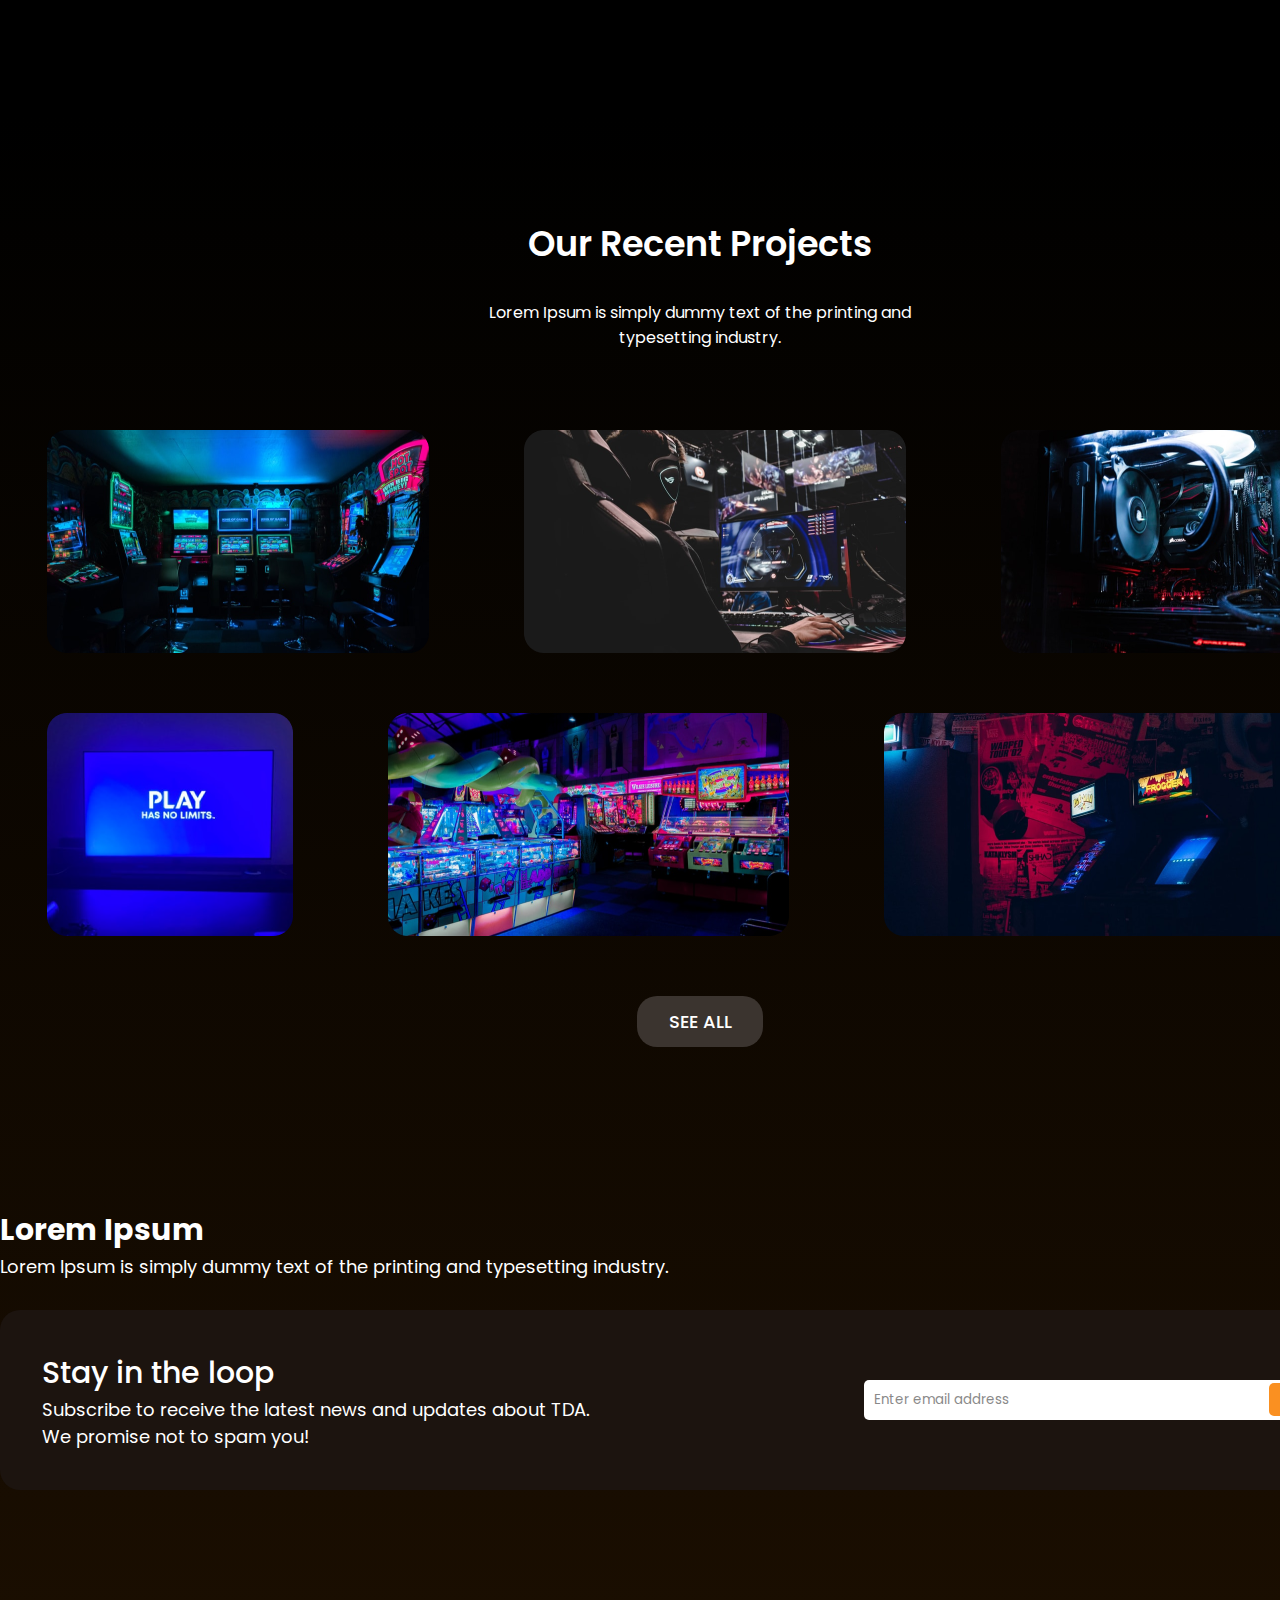
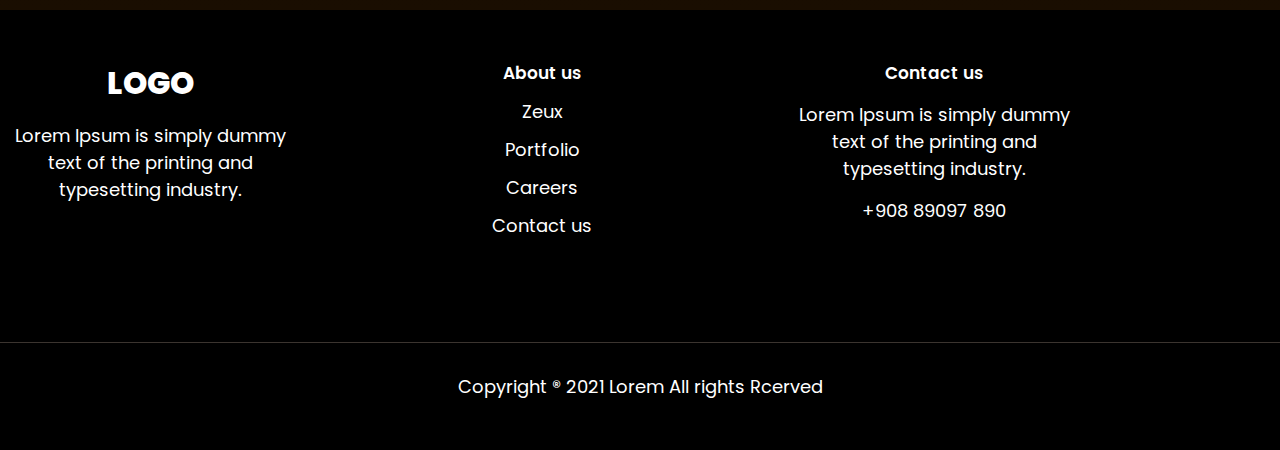
==== commit 71179981: "Add files via upload" ====
--- a/index.html
+++ b/index.html
@@ -12,11 +12,11 @@
             <span class="logo">logo</span>
             <nav>
                 <ul>
-                    <li class="active"><a href="#">home</a></li>
-                    <li><a href="#">about us</a></li>
+                    <li class="active"><a href="/">Home</a></li>
+                    <li><a href="/about.html">About us</a></li>
                     <li><a href="#">Portfolio</a></li>
                     <li><a href="#">News</a></li>
-                    <li class="btn"><a href="#">Contacts</a></li>
+                    <li class="btn"><a href="/contacts.html">Contacts</a></li>
                 </ul>
             </nav>
         </header>
@@ -148,7 +148,7 @@
                         <button onclick="checkEmail()">Continue</button>
                     </div>
                 </div>
-        </div>
+            </div>
     </div>
     <footer>
         <div class="blocks container">
@@ -203,4 +203,4 @@
         }
     </script>
 </body>
-</html>
+</html>--- a/main.css
+++ b/main.css
@@ -8,6 +8,7 @@
     font-weight: 400;
     color: white;
     font-size: 18px;
+    background: black;
 }
 a {
     text-decoration: none;
@@ -18,6 +19,7 @@
 .wrapper{
     background: linear-gradient(180deg, rgba(0,0,0,1) 0%, rgba(26,14,1,1) 100%);
     width: 100%;
+    overflow-x: hidden;
 }
 .container{
     width: 1400px;
@@ -47,16 +49,16 @@
 }
 header nav ul li a {
     color: white;
-    background: black;
-    transition: all 500ms ease;
-}
-header nav ul li:not(.active):not(.btn) a:hover {
+    background: none;
+    transition: all 500ms ease;
+}
+header nav ul li:not(.active) a:hover {
     background: #FA9021;
     padding: 5px 14px;
     border-radius: 5px; 
     transform: scale(1.1);
 }
-header nav ul li.btn a {
+/* header nav ul li.btn a {
     background: #FA9021;
     padding: 9px 17px;
     border-radius: 5px; 
@@ -64,12 +66,15 @@
 }
 header nav ul li.btn a:hover{
     background: #934e05;
+} */
+header nav ul li.active a {
+    background: #FA9021;
+    transition: all 500ms ease;
+    border-radius: 5px;
+    padding: 9px 17px;
 }
 header nav ul li.active a:hover{
     background: #934e05;
-    padding: 9px 17px;
-    border-radius: 5px; 
-    transition: all 500ms ease;
 }
 .hero{
     padding-bottom: 100px;
@@ -99,13 +104,15 @@
     padding: 9px 17px;
     border-radius: 20px;
     border: 0;
-    transition: all 500ms ease;
+    font-size: 16px;
+    transition: all 500ms ease;
+    margin-top: 20px;
 }
 .hero--info .btn:hover{
-    font-size: 16px;
     color: white;
     background: #934e05;
     transform: scale(1.1);
+    cursor: pointer;
 }
 .hero img{
     position: absolute;
@@ -189,7 +196,7 @@
 
 
 .features {
-    background: url("/img/bg.png") no-repeat center center fixed;
+    background: url(/img/bg.png) no-repeat center center fixed;
     background-size: cover;
     padding: 80px 0;
 }
@@ -456,4 +463,186 @@
 }
 footer p {
     text-align: center;
+}
+
+
+
+
+.hero-about .info a {
+    text-decoration: none;
+    color: white;
+    transition: all 500ms ease;
+}
+.hero-about .info a:hover {
+    color: #898989;
+    transform: scale(1.1);
+}
+.hero-about .info {
+    width: 500px;
+    padding: 250px 0;
+}
+.hero-about .info h1 {
+    margin-top: 20px;
+    margin-bottom: 15px;
+    font-size: 30px;
+}
+.hero-about .info .btn {
+    background: #FA9021;
+    padding: 9px 17px;
+    border-radius: 20px;
+    border: 0;
+    margin-top: 20px;
+    font-size: 16px;
+    transition: all 500ms ease;
+}
+.hero-about .info .btn:hover {
+    color: white;
+    background: #934e05;
+    transform: scale(1.1);
+    cursor: pointer;
+}
+.hero-about {
+    position: relative;
+}
+.hero-about img {
+    position: absolute;
+    right: -320px;
+    top: 0;
+}
+.hero-about .info h4 {
+    position: relative;
+    top:-250px;
+}
+
+
+
+.work {
+    padding: 80px 0;
+}
+.work h2 {
+    font-size: 25px;
+    margin-bottom: 40px;
+}
+.work .blocks {
+    display: flex;
+    justify-content: space-between;
+}
+.work .blocks .block {
+    width: 25%;
+    border-radius: 10px;
+    padding: 50px 30px;
+    background: #1C140F;
+}
+.work .blocks .block h3 {
+    font-size: 25px;
+    margin: 20px 0;
+}
+.work .blocks .block .badge {
+    border-radius: 7px;
+    padding: 10px 20px;
+}
+.work .blocks .block .badge.purple {
+    background: #b000dc68;
+}
+.work .blocks .block .badge.brown {
+    background: #dc42006e;
+}
+.work .blocks .block .badge.green {
+    background: #00dc8b72;
+}
+
+
+
+
+.hero-contacts h1 {
+    text-align: center;
+    margin-top: 70px;
+    margin-bottom: 30px;
+    font-size: 33px;
+}
+.hero-contacts p {
+    text-align: center;
+}
+.hero-contacts img {
+    width: 70%;
+    margin: 80px 15%; 
+}
+
+
+
+
+
+.feedback {
+    padding: 70px 0;
+    background: url(/img/fon.png);
+}
+.feedback h2 {
+    text-align: center;
+    font-weight: 500;
+    font-size: 30px;
+}
+.feedback p {
+    text-align: center;
+    margin-top: 10px;
+}
+.feedback form {
+    margin: 80px auto;
+    width: 600px;
+}
+.feedback form .inline {
+    display: flex;
+    justify-content: space-between;
+}
+.feedback form .inline>div {
+    width: 50%;
+}
+.feedback form label {
+    color: gray;
+    font-size: 14px;
+}
+.feedback form input,
+.feedback form textarea {
+    background: #2c2420;
+    border-radius: 10px;
+    border: 0.6 solid #CECECE;
+    display: block;
+    padding: 15px 10px;
+    outline: none;
+    color:white;
+    margin-top: 7px;
+    margin-bottom: 20px;
+    width: 90%;
+}
+.feedback form .one-line {
+    width: 96%;
+}
+.feedback form textarea {
+    resize: none;
+    height: 200px;
+}
+.feedback form button {
+    background: #E87D0E;
+    font-size: 20px;
+    border-radius: 10px;
+    border: 0;
+    float: right;
+    cursor: pointer;
+    color: white;
+    padding: 10px 10px;
+    transition: all 500ms ease;
+}
+.feedback form button:hover {
+    background: #934e05;
+    transform: scale(1.05);
+}
+
+
+.hero-contacts a {
+    text-decoration: none;
+    color: white;
+    transition: all 500ms ease;
+}
+.hero-contacts a:hover {
+    color: #898989;
+    transform: scale(1.1);
 }